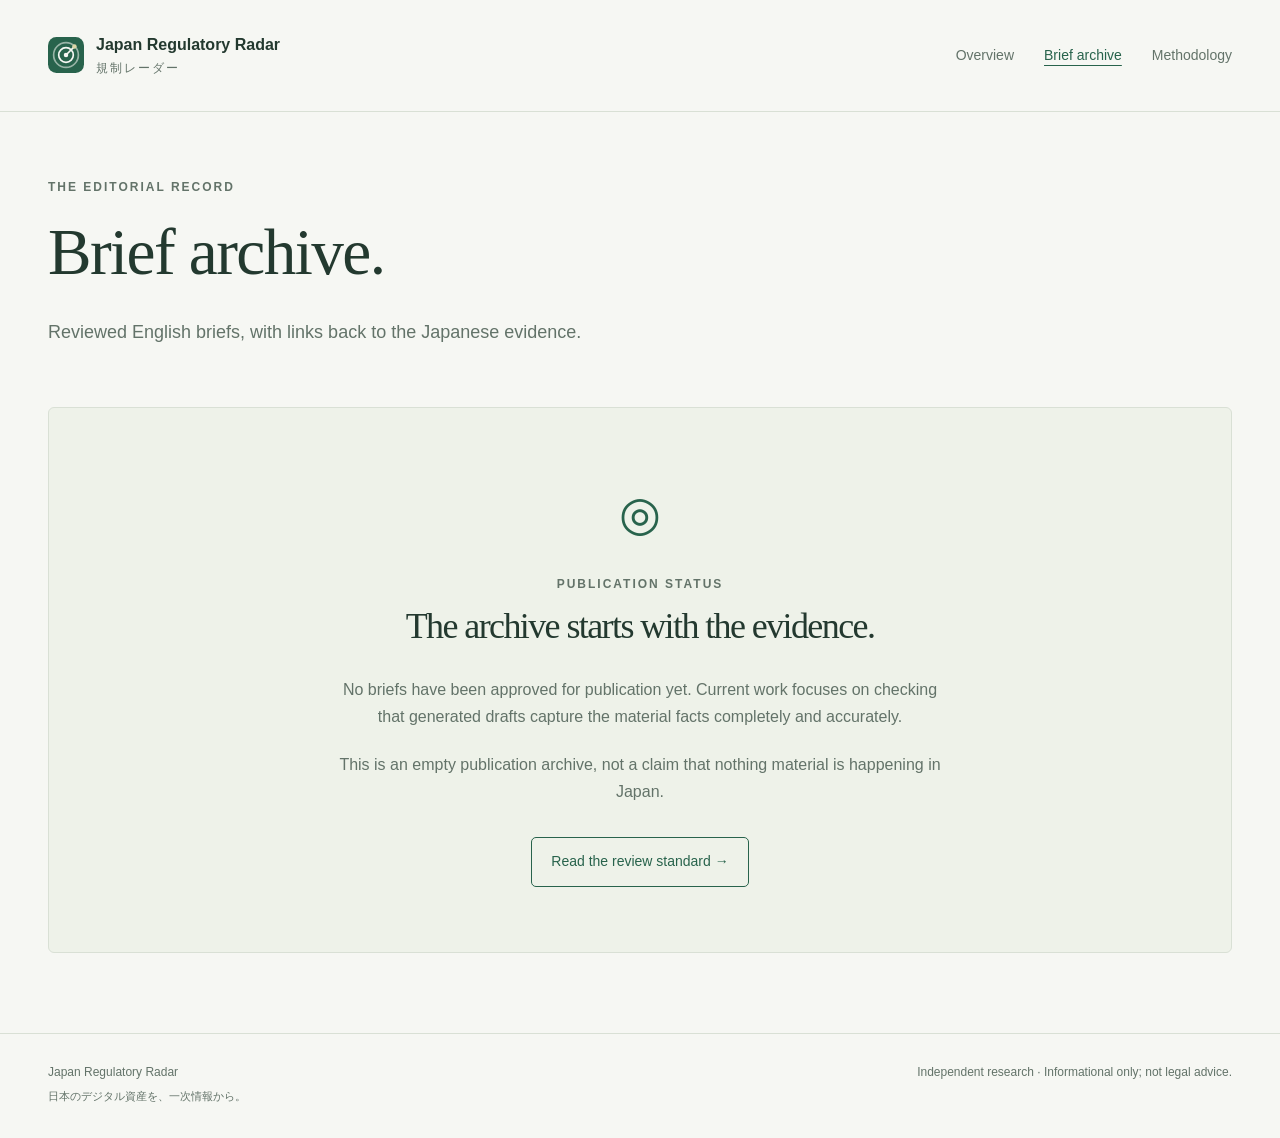
==== archive.html @ 0a7ec7ed "Publish Japan Regulatory Radar reading site" ====
<!doctype html>
<html lang="en">
<head>
<meta charset="utf-8"><meta name="viewport" content="width=device-width,initial-scale=1">
<meta name="description" content="Japanese-first research on digital-assets regulation and institutional market infrastructure. English briefs grounded in primary-source evidence.">
<meta name="theme-color" content="#28634c">
<title>Brief archive · Japan Regulatory Radar</title>
<link rel="icon" type="image/svg+xml" href="assets/favicon.svg">
<link rel="stylesheet" href="assets/site.css">
</head>
<body>
<a class="skip" href="#main">Skip to content</a>
<header><a class="brand" href="index.html"><img src="assets/favicon.svg" width="36" height="36" alt=""><span>Japan Regulatory Radar<small>規制レーダー</small></span></a><nav aria-label="Main navigation"><a href="index.html" >Overview</a><a href="archive.html" aria-current="page">Brief archive</a><a href="methodology.html" >Methodology</a></nav></header>
<main id="main">
<section class="page-intro"><p class="eyebrow">The editorial record</p><h1>Brief archive.</h1><p class="lede">Reviewed English briefs, with links back to the Japanese evidence.</p></section>
<section class="empty"><span class="empty-mark" aria-hidden="true">◎</span><p class="eyebrow">Publication status</p><h2>The archive starts with the evidence.</h2><p>No briefs have been approved for publication yet. Current work focuses on checking that generated drafts capture the material facts completely and accurately.</p><p>This is an empty publication archive, not a claim that nothing material is happening in Japan.</p><a class="button secondary" href="methodology.html#review">Read the review standard →</a></section>
</main>
<footer><span>Japan Regulatory Radar <span class="footer-jp" lang="ja">日本のデジタル資産を、一次情報から。</span></span><span>Independent research · Informational only; not legal advice.</span></footer>
</body></html>
---- assets/site.css ----
:root{--ink:#23392f;--muted:#637369;--green:#28634c;--paper:#f6f7f3;--line:#d9e0d5;--serif:Georgia,'Times New Roman',serif}*{box-sizing:border-box}html{scroll-behavior:smooth}body{margin:0;background:var(--paper);color:var(--ink);font:16px/1.7 -apple-system,BlinkMacSystemFont,'Segoe UI',sans-serif}a{color:var(--green);text-underline-offset:5px}a:focus-visible{outline:2px solid var(--green);outline-offset:6px}header,main,footer{max-width:1280px;margin:auto;padding-left:48px;padding-right:48px}header{display:flex;justify-content:space-between;align-items:center;min-height:112px;border-bottom:1px solid var(--line);gap:30px}.brand{display:flex;align-items:center;gap:12px;font-size:16px;font-weight:650;text-decoration:none;color:var(--ink);line-height:1.3}.brand small{display:block;font-size:12px;font-weight:400;letter-spacing:2px;margin-top:5px;color:var(--muted)}nav{display:flex;gap:30px}nav a{font-size:14px;text-decoration:none;color:var(--muted)}nav a[aria-current=page]{color:var(--green);text-decoration:underline}h1,h2,h3,p{margin-top:0}h1,h2{font-family:var(--serif);font-weight:400;letter-spacing:-1.6px;line-height:1.1}h1{font-size:clamp(42px,5.1vw,68px);margin:20px 0 28px}h1 em{color:var(--green);font-weight:400}h2{font-size:36px}h3{font-size:19px;font-weight:550;letter-spacing:-.4px}.eyebrow{font-size:12px;letter-spacing:2px;text-transform:uppercase;color:var(--muted);font-weight:550}.hero{display:grid;grid-template-columns:1.6fr 1fr;gap:75px;padding:75px 0 65px;align-items:center}.lede{font-size:18px;line-height:1.75;color:var(--muted);max-width:620px}.actions{display:flex;align-items:center;gap:25px;margin-top:32px;flex-wrap:wrap}.button{display:inline-flex;gap:25px;padding:12px 19px;border:1px solid var(--green);background:var(--green);color:#fff;text-decoration:none;border-radius:5px;font-size:14px}.button:hover{background:#1e513d}.text-link{font-size:14px;text-decoration:none}.text-link:hover{text-decoration:underline}.secondary{background:transparent;color:var(--green)}.secondary:hover{background:#e7eee3}.field-note{background:#e9eee3;padding:28px 32px;border:1px solid #dce3d4;border-radius:6px;transform:rotate(1deg)}.field-note>.eyebrow{display:flex;justify-content:space-between}.field-note h2{font-size:30px;letter-spacing:-1px;margin-top:25px}.field-note p:last-child{font-size:14px;color:var(--muted);margin:0}.radar{height:205px;position:relative;background:linear-gradient(90deg,transparent 49.7%,#cbd6c3 50%,transparent 50.3%),linear-gradient(transparent 49.7%,#cbd6c3 50%,transparent 50.3%);margin:20px 0}.radar:before,.radar:after,.radar span{content:'';position:absolute;top:50%;left:50%;border:1px solid #aabca1;border-radius:50%;transform:translate(-50%,-50%);width:190px;height:190px}.radar:after{width:126px;height:126px}.radar span{width:62px;height:62px}.radar i{position:absolute;top:50%;left:50%;width:90px;height:1px;background:var(--green);transform-origin:left;transform:rotate(-45deg)}.radar i:after{content:'';position:absolute;right:0;top:-4px;width:9px;height:9px;border-radius:50%;background:var(--green);box-shadow:0 0 0 5px #28634c15}.field-caption{display:flex;justify-content:space-between;font-size:10px;letter-spacing:1px;color:var(--muted);border-bottom:1px solid #cdd8c5;padding-bottom:14px}.publication-note{border-top:1px solid var(--line);border-bottom:1px solid var(--line);padding:24px 0;display:flex;align-items:baseline;gap:18px}.dot{width:7px;height:7px;background:#9f874a;border-radius:50%;flex-shrink:0}.publication-note strong{font-size:14px;font-weight:550}.publication-note p{font-size:14px;color:var(--muted);margin:4px 0 0;max-width:700px}.publication-note a{font-size:13px;white-space:nowrap;margin-left:auto}.coverage{padding:65px 0}.section-title h2{margin-bottom:35px}.columns{display:grid;grid-template-columns:repeat(3,1fr);gap:32px}.columns article{border-top:1px solid var(--line);padding-top:23px}.number{font-size:12px;color:var(--muted);letter-spacing:1.2px;display:block;margin-bottom:20px}.columns p{color:var(--muted);font-size:15px}.columns a{font-size:14px}.closing{background:#e9eee3;border-radius:6px;padding:48px;margin-bottom:65px}.closing h2{font-size:42px}.closing p:not(.eyebrow){max-width:640px;color:var(--muted)}footer{border-top:1px solid var(--line);padding-top:28px;padding-bottom:32px;display:flex;justify-content:space-between;gap:25px;font-size:12px;color:var(--muted)}.footer-jp{display:block;font-size:11px;margin-top:5px}.page-intro{padding:65px 0 40px}.page-intro>.text-link:first-child{display:block;margin-bottom:28px}.page-intro h1{max-width:920px}.empty{margin:0 0 80px;padding:65px 40px;text-align:center;border:1px solid var(--line);border-radius:6px;background:#eef2e9}.empty p:not(.eyebrow){max-width:620px;margin:0 auto 20px;color:var(--muted)}.empty-mark{font-size:48px;color:var(--green);display:block;margin-bottom:20px}.empty .button{margin-top:12px}.method-layout{display:grid;grid-template-columns:240px 1fr;gap:65px;margin-bottom:80px}.method-layout aside{border-top:1px solid var(--line);padding-top:24px}.method-layout nav{display:grid;gap:15px}.prose{max-width:760px;color:var(--ink)}.prose section{padding:30px 0;border-top:1px solid var(--line);scroll-margin-top:25px}.prose h2{font-size:32px}.prose p,.prose li{color:#56665c}.brief{margin-bottom:70px}.brief h2{margin-top:35px}.brief-title{font-size:clamp(36px,4vw,54px)}.citation blockquote{margin:15px 0;padding:15px 20px;background:#edf1e8;border-left:2px solid #94aa86;overflow-wrap:anywhere}.citation-meta{font-size:13px}.brief-list{margin-bottom:70px;max-width:850px}.brief-list article{padding:30px 0;border-top:1px solid var(--line)}.brief-list a{text-decoration:none}.brief-list a:hover{text-decoration:underline}.brief-list h2{font-size:30px}.skip{position:absolute;left:-9999px}.skip:focus{left:15px;top:15px;background:white;padding:10px;z-index:5}@media(max-width:900px){header,main,footer{padding-left:28px;padding-right:28px}.hero{gap:35px}.field-note{padding:24px}.actions{gap:18px}.method-layout{grid-template-columns:190px 1fr;gap:30px}nav{gap:20px}.publication-note{flex-wrap:wrap}.publication-note a{margin-left:25px}}@media(max-width:640px){header{padding-top:22px;padding-bottom:20px;align-items:flex-start;flex-direction:column;gap:22px}header,main,footer{padding-left:22px;padding-right:22px}.hero{grid-template-columns:1fr;padding-top:42px;gap:36px}.hero h1{font-size:48px}.field-note{transform:none;max-width:420px;width:100%;margin:auto}.radar{height:180px}.radar:before{width:165px;height:165px}.columns{grid-template-columns:1fr;gap:30px}.coverage{padding:45px 0}.closing{padding:30px 24px}.closing h2{font-size:34px}.method-layout{grid-template-columns:1fr;gap:20px}.method-layout aside{padding-bottom:15px}.empty{padding:36px 24px}.empty h2{font-size:32px}.page-intro{padding-top:42px}footer{flex-direction:column;gap:18px}.publication-note>div{flex:1;min-width:220px}.publication-note a{margin-left:25px}.lede{font-size:17px}}@media(prefers-reduced-motion:reduce){html{scroll-behavior:auto}}
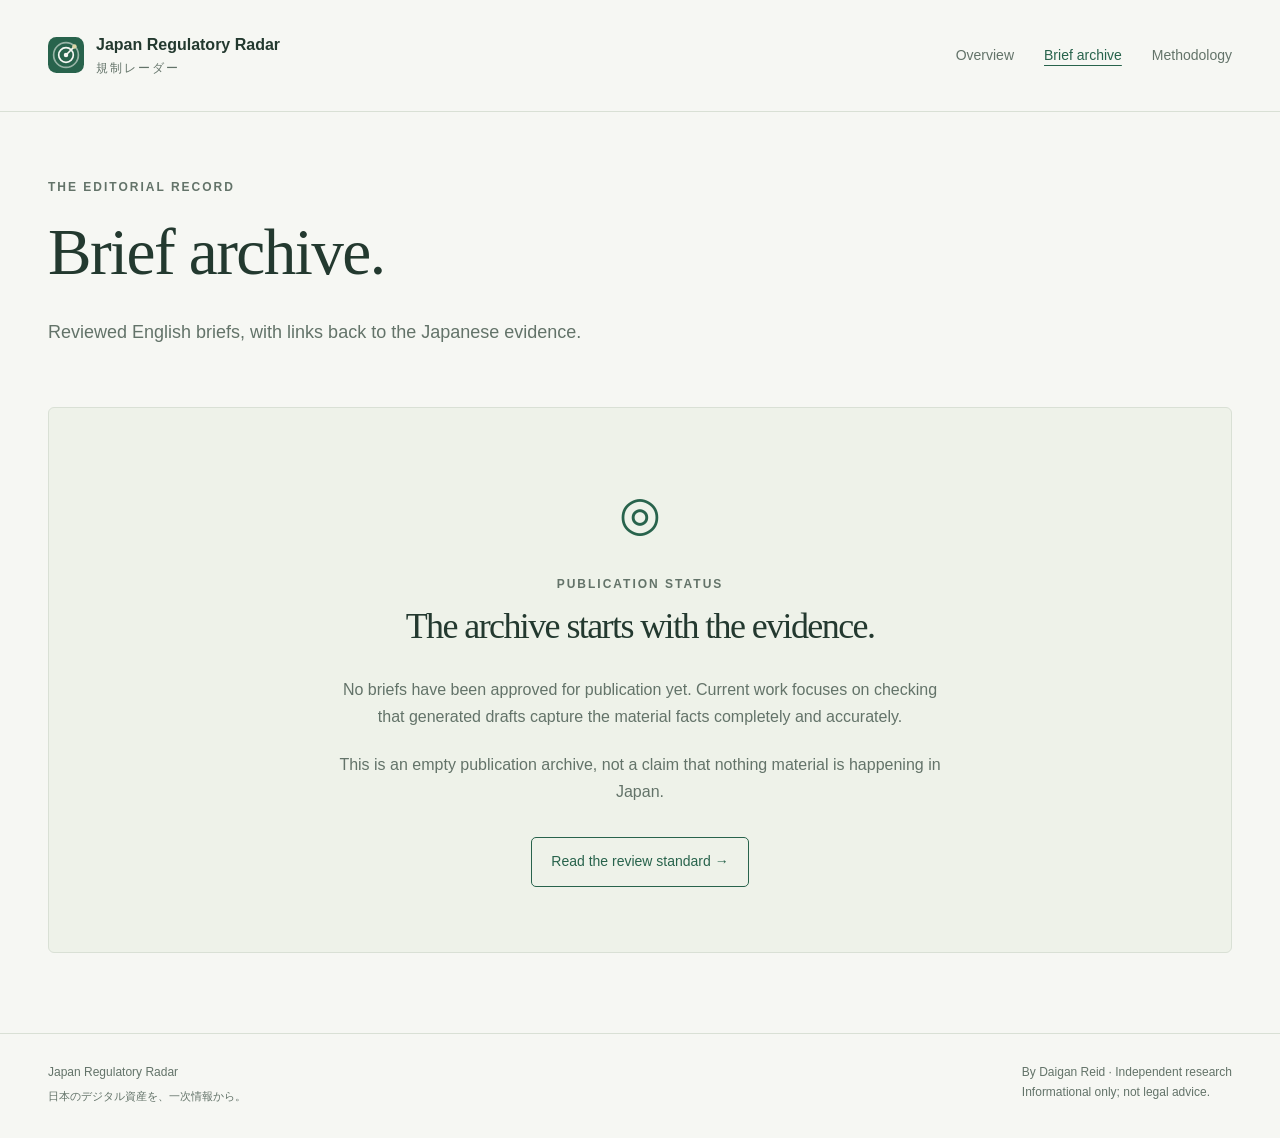
==== commit e92cce1e: "Clarify publication safeguards and research prototype status" ====
--- a/archive.html
+++ b/archive.html
@@ -15,5 +15,5 @@
 <section class="page-intro"><p class="eyebrow">The editorial record</p><h1>Brief archive.</h1><p class="lede">Reviewed English briefs, with links back to the Japanese evidence.</p></section>
 <section class="empty"><span class="empty-mark" aria-hidden="true">◎</span><p class="eyebrow">Publication status</p><h2>The archive starts with the evidence.</h2><p>No briefs have been approved for publication yet. Current work focuses on checking that generated drafts capture the material facts completely and accurately.</p><p>This is an empty publication archive, not a claim that nothing material is happening in Japan.</p><a class="button secondary" href="methodology.html#review">Read the review standard →</a></section>
 </main>
-<footer><span>Japan Regulatory Radar <span class="footer-jp" lang="ja">日本のデジタル資産を、一次情報から。</span></span><span>Independent research · Informational only; not legal advice.</span></footer>
+<footer><span>Japan Regulatory Radar <span class="footer-jp" lang="ja">日本のデジタル資産を、一次情報から。</span></span><span>By Daigan Reid · Independent research<br>Informational only; not legal advice.</span></footer>
 </body></html>
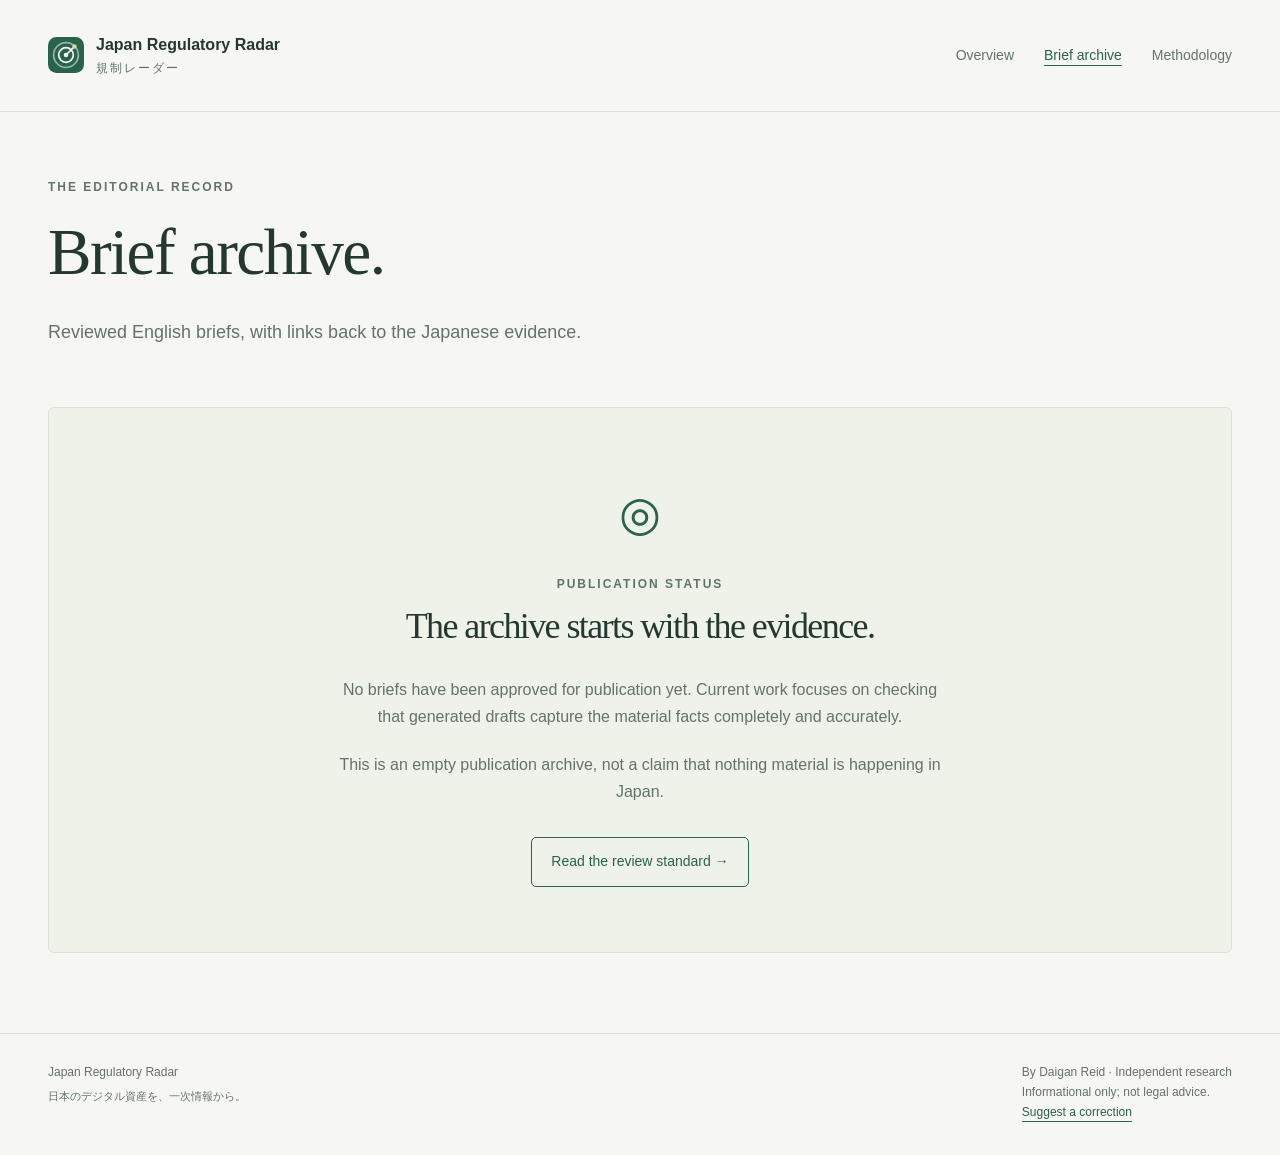
==== commit 6fa5a4d7: "Add a public correction route for readers" ====
--- a/archive.html
+++ b/archive.html
@@ -15,5 +15,5 @@
 <section class="page-intro"><p class="eyebrow">The editorial record</p><h1>Brief archive.</h1><p class="lede">Reviewed English briefs, with links back to the Japanese evidence.</p></section>
 <section class="empty"><span class="empty-mark" aria-hidden="true">◎</span><p class="eyebrow">Publication status</p><h2>The archive starts with the evidence.</h2><p>No briefs have been approved for publication yet. Current work focuses on checking that generated drafts capture the material facts completely and accurately.</p><p>This is an empty publication archive, not a claim that nothing material is happening in Japan.</p><a class="button secondary" href="methodology.html#review">Read the review standard →</a></section>
 </main>
-<footer><span>Japan Regulatory Radar <span class="footer-jp" lang="ja">日本のデジタル資産を、一次情報から。</span></span><span>By Daigan Reid · Independent research<br>Informational only; not legal advice.</span></footer>
+<footer><span>Japan Regulatory Radar <span class="footer-jp" lang="ja">日本のデジタル資産を、一次情報から。</span></span><span>By Daigan Reid · Independent research<br>Informational only; not legal advice.<br><a href="https://github.com/daignrd/japan-regulatory-radar-site/issues/new" rel="noreferrer">Suggest a correction</a></span></footer>
 </body></html>
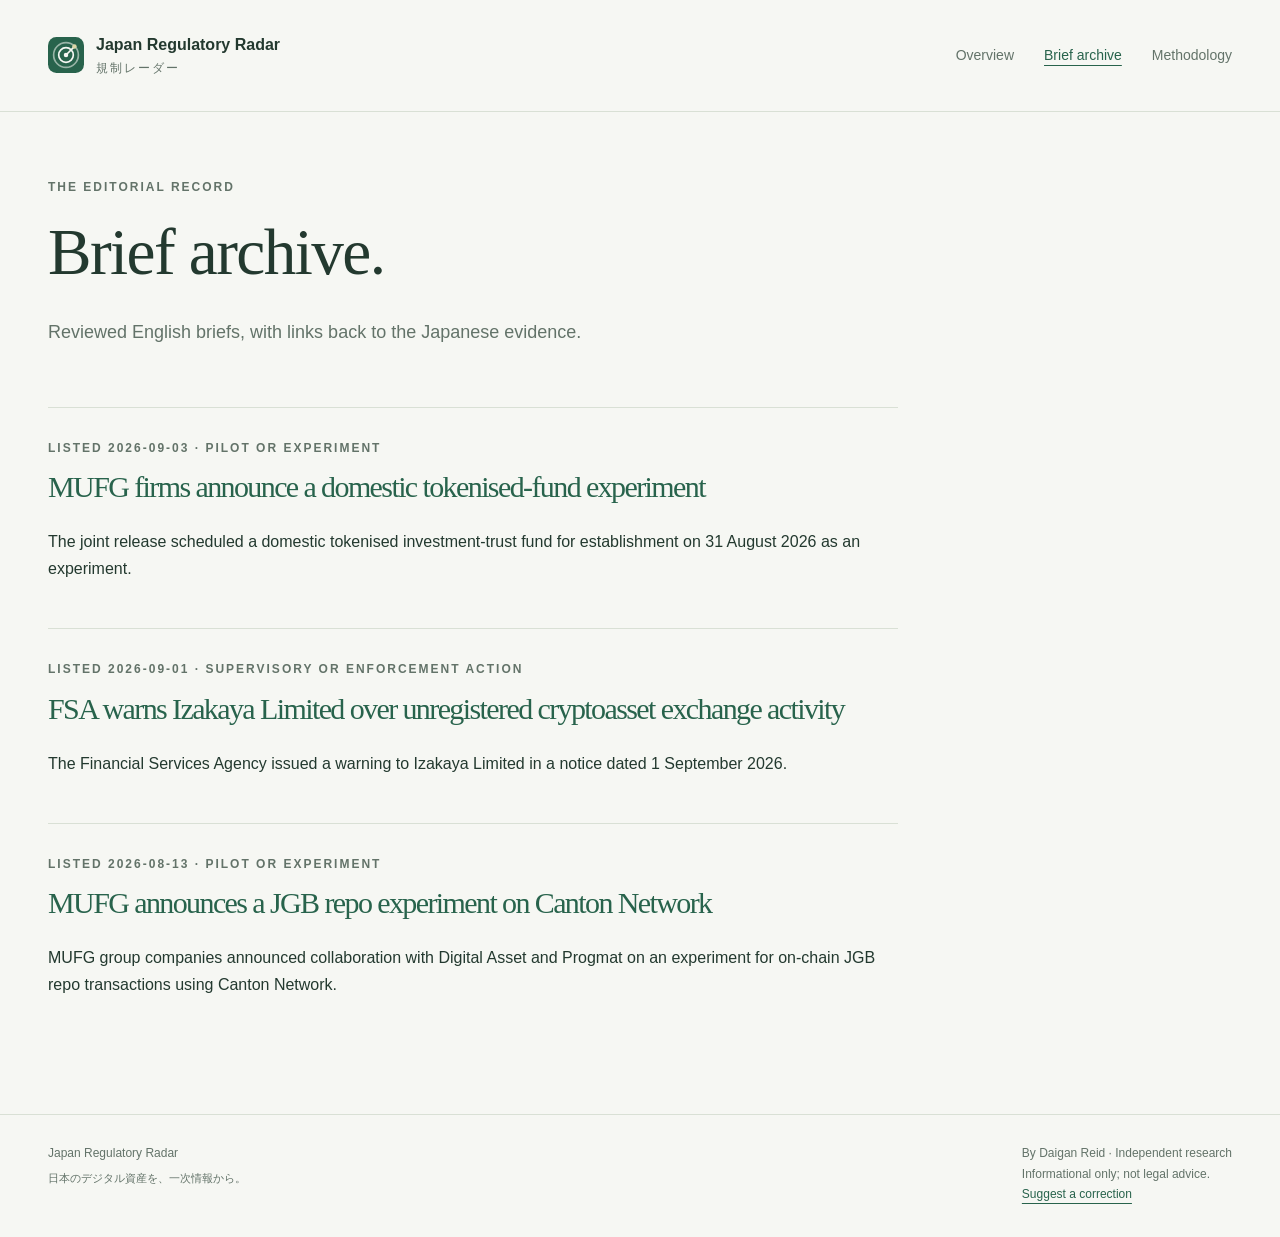
==== commit 5b0fd0b6: "feat(issue-1): publish first issue with 3 reviewed digital asset briefs" ====
--- a/archive.html
+++ b/archive.html
@@ -13,7 +13,7 @@
 <header><a class="brand" href="index.html"><img src="assets/favicon.svg" width="36" height="36" alt=""><span>Japan Regulatory Radar<small>規制レーダー</small></span></a><nav aria-label="Main navigation"><a href="index.html" >Overview</a><a href="archive.html" aria-current="page">Brief archive</a><a href="methodology.html" >Methodology</a></nav></header>
 <main id="main">
 <section class="page-intro"><p class="eyebrow">The editorial record</p><h1>Brief archive.</h1><p class="lede">Reviewed English briefs, with links back to the Japanese evidence.</p></section>
-<section class="empty"><span class="empty-mark" aria-hidden="true">◎</span><p class="eyebrow">Publication status</p><h2>The archive starts with the evidence.</h2><p>No briefs have been approved for publication yet. Current work focuses on checking that generated drafts capture the material facts completely and accurately.</p><p>This is an empty publication archive, not a claim that nothing material is happening in Japan.</p><a class="button secondary" href="methodology.html#review">Read the review standard →</a></section>
+<div class="brief-list"><article><p class="eyebrow">Listed <time datetime="2026-09-03">2026-09-03</time> · pilot or experiment</p><h2><a href="briefs/4cf32882f47d763328ef.html">MUFG firms announce a domestic tokenised-fund experiment</a></h2><p>The joint release scheduled a domestic tokenised investment-trust fund for establishment on 31 August 2026 as an experiment.</p></article><article><p class="eyebrow">Listed <time datetime="2026-09-01">2026-09-01</time> · supervisory or enforcement action</p><h2><a href="briefs/2587db9b5eb50061c0d2.html">FSA warns Izakaya Limited over unregistered cryptoasset exchange activity</a></h2><p>The Financial Services Agency issued a warning to Izakaya Limited in a notice dated 1 September 2026.</p></article><article><p class="eyebrow">Listed <time datetime="2026-08-13">2026-08-13</time> · pilot or experiment</p><h2><a href="briefs/12789b319290f7abd113.html">MUFG announces a JGB repo experiment on Canton Network</a></h2><p>MUFG group companies announced collaboration with Digital Asset and Progmat on an experiment for on-chain JGB repo transactions using Canton Network.</p></article></div>
 </main>
 <footer><span>Japan Regulatory Radar <span class="footer-jp" lang="ja">日本のデジタル資産を、一次情報から。</span></span><span>By Daigan Reid · Independent research<br>Informational only; not legal advice.<br><a href="https://github.com/daignrd/japan-regulatory-radar-site/issues/new" rel="noreferrer">Suggest a correction</a></span></footer>
 </body></html>
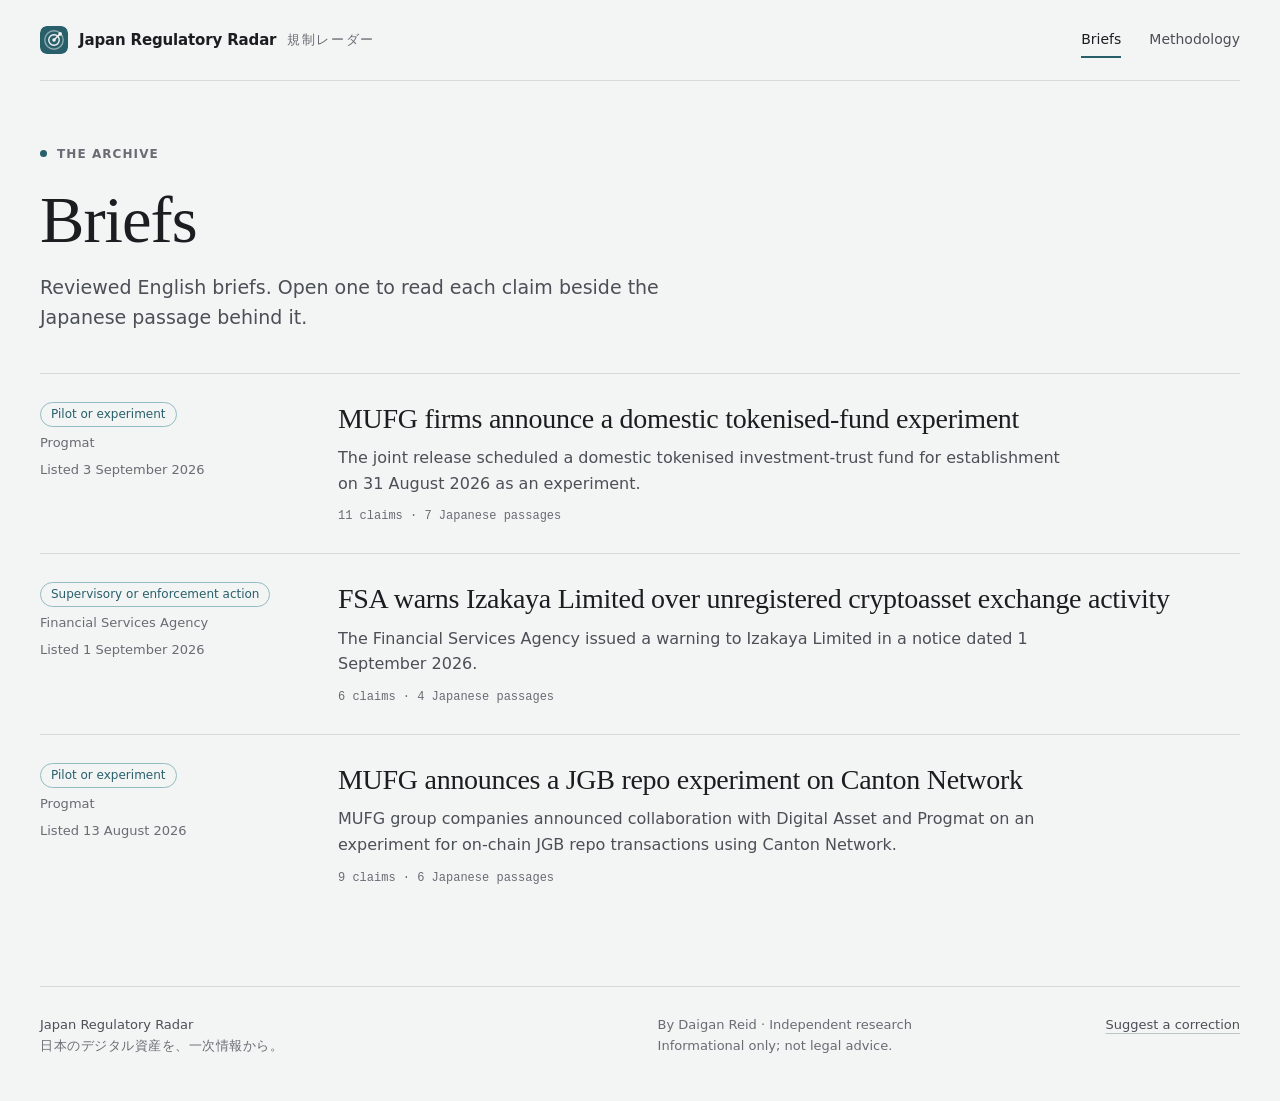
==== commit a49893fc: "Redesign the reading site around claim-to-source evidence Brief pages now set each English claim bes" ====
--- a/archive.html
+++ b/archive.html
@@ -2,18 +2,56 @@
 <html lang="en">
 <head>
 <meta charset="utf-8"><meta name="viewport" content="width=device-width,initial-scale=1">
-<meta name="description" content="Japanese-first research on digital-assets regulation and institutional market infrastructure. English briefs grounded in primary-source evidence.">
-<meta name="theme-color" content="#28634c">
-<title>Brief archive · Japan Regulatory Radar</title>
+<meta name="description" content="English briefs on Japanese digital-asset regulation and market infrastructure. Every claim is paired with the Japanese passage behind it, and a person approves each brief before it is published.">
+<meta name="color-scheme" content="light dark">
+<meta name="theme-color" content="#f3f5f4" media="(prefers-color-scheme: light)">
+<meta name="theme-color" content="#111516" media="(prefers-color-scheme: dark)">
+<title>Briefs · Japan Regulatory Radar</title>
 <link rel="icon" type="image/svg+xml" href="assets/favicon.svg">
 <link rel="stylesheet" href="assets/site.css">
+<script src="assets/site.js" defer></script>
 </head>
-<body>
+<body class="page-archive">
 <a class="skip" href="#main">Skip to content</a>
-<header><a class="brand" href="index.html"><img src="assets/favicon.svg" width="36" height="36" alt=""><span>Japan Regulatory Radar<small>規制レーダー</small></span></a><nav aria-label="Main navigation"><a href="index.html" >Overview</a><a href="archive.html" aria-current="page">Brief archive</a><a href="methodology.html" >Methodology</a></nav></header>
+<header class="masthead">
+<a class="brand" href="index.html"><img src="assets/favicon.svg" width="28" height="28" alt=""><span class="brand-name">Japan Regulatory Radar</span><span class="brand-ja" lang="ja">規制レーダー</span></a>
+<nav aria-label="Main navigation"><a href="archive.html" aria-current="page">Briefs</a><a href="methodology.html">Methodology</a></nav>
+</header>
 <main id="main">
-<section class="page-intro"><p class="eyebrow">The editorial record</p><h1>Brief archive.</h1><p class="lede">Reviewed English briefs, with links back to the Japanese evidence.</p></section>
-<div class="brief-list"><article><p class="eyebrow">Listed <time datetime="2026-09-03">2026-09-03</time> · pilot or experiment</p><h2><a href="briefs/4cf32882f47d763328ef.html">MUFG firms announce a domestic tokenised-fund experiment</a></h2><p>The joint release scheduled a domestic tokenised investment-trust fund for establishment on 31 August 2026 as an experiment.</p></article><article><p class="eyebrow">Listed <time datetime="2026-09-01">2026-09-01</time> · supervisory or enforcement action</p><h2><a href="briefs/2587db9b5eb50061c0d2.html">FSA warns Izakaya Limited over unregistered cryptoasset exchange activity</a></h2><p>The Financial Services Agency issued a warning to Izakaya Limited in a notice dated 1 September 2026.</p></article><article><p class="eyebrow">Listed <time datetime="2026-08-13">2026-08-13</time> · pilot or experiment</p><h2><a href="briefs/12789b319290f7abd113.html">MUFG announces a JGB repo experiment on Canton Network</a></h2><p>MUFG group companies announced collaboration with Digital Asset and Progmat on an experiment for on-chain JGB repo transactions using Canton Network.</p></article></div>
+<section class="page-head"><p class="kicker">The archive</p><h1>Briefs</h1><p class="lede">Reviewed English briefs. Open one to read each claim beside the Japanese passage behind it.</p></section>
+<div class="brief-rows">
+<article class="brief-row">
+<p class="row-meta"><span class="status">Pilot or experiment</span><span>Progmat</span><span>Listed <time datetime="2026-09-03">3 September 2026</time></span></p>
+<div class="row-body">
+<h2><a href="briefs/4cf32882f47d763328ef.html">MUFG firms announce a domestic tokenised-fund experiment</a></h2>
+<p>The joint release scheduled a domestic tokenised investment-trust fund for establishment on 31 August 2026 as an experiment.</p>
+<p class="row-count">11 claims · 7 Japanese passages</p>
+</div>
+</article>
+
+<article class="brief-row">
+<p class="row-meta"><span class="status">Supervisory or enforcement action</span><span>Financial Services Agency</span><span>Listed <time datetime="2026-09-01">1 September 2026</time></span></p>
+<div class="row-body">
+<h2><a href="briefs/2587db9b5eb50061c0d2.html">FSA warns Izakaya Limited over unregistered cryptoasset exchange activity</a></h2>
+<p>The Financial Services Agency issued a warning to Izakaya Limited in a notice dated 1 September 2026.</p>
+<p class="row-count">6 claims · 4 Japanese passages</p>
+</div>
+</article>
+
+<article class="brief-row">
+<p class="row-meta"><span class="status">Pilot or experiment</span><span>Progmat</span><span>Listed <time datetime="2026-08-13">13 August 2026</time></span></p>
+<div class="row-body">
+<h2><a href="briefs/12789b319290f7abd113.html">MUFG announces a JGB repo experiment on Canton Network</a></h2>
+<p>MUFG group companies announced collaboration with Digital Asset and Progmat on an experiment for on-chain JGB repo transactions using Canton Network.</p>
+<p class="row-count">9 claims · 6 Japanese passages</p>
+</div>
+</article>
+</div>
+
 </main>
-<footer><span>Japan Regulatory Radar <span class="footer-jp" lang="ja">日本のデジタル資産を、一次情報から。</span></span><span>By Daigan Reid · Independent research<br>Informational only; not legal advice.<br><a href="https://github.com/daignrd/japan-regulatory-radar-site/issues/new" rel="noreferrer">Suggest a correction</a></span></footer>
+<footer class="colophon">
+<p class="colophon-name">Japan Regulatory Radar <span lang="ja">日本のデジタル資産を、一次情報から。</span></p>
+<p>By Daigan Reid · Independent research<br>Informational only; not legal advice.</p>
+<p><a href="https://github.com/daignrd/japan-regulatory-radar-site/issues/new" rel="noreferrer">Suggest a correction</a></p>
+</footer>
 </body></html>
--- a/assets/site.css
+++ b/assets/site.css
@@ -1 +1,477 @@
-:root{--ink:#23392f;--muted:#637369;--green:#28634c;--paper:#f6f7f3;--line:#d9e0d5;--serif:Georgia,'Times New Roman',serif}*{box-sizing:border-box}html{scroll-behavior:smooth}body{margin:0;background:var(--paper);color:var(--ink);font:16px/1.7 -apple-system,BlinkMacSystemFont,'Segoe UI',sans-serif}a{color:var(--green);text-underline-offset:5px}a:focus-visible{outline:2px solid var(--green);outline-offset:6px}header,main,footer{max-width:1280px;margin:auto;padding-left:48px;padding-right:48px}header{display:flex;justify-content:space-between;align-items:center;min-height:112px;border-bottom:1px solid var(--line);gap:30px}.brand{display:flex;align-items:center;gap:12px;font-size:16px;font-weight:650;text-decoration:none;color:var(--ink);line-height:1.3}.brand small{display:block;font-size:12px;font-weight:400;letter-spacing:2px;margin-top:5px;color:var(--muted)}nav{display:flex;gap:30px}nav a{font-size:14px;text-decoration:none;color:var(--muted)}nav a[aria-current=page]{color:var(--green);text-decoration:underline}h1,h2,h3,p{margin-top:0}h1,h2{font-family:var(--serif);font-weight:400;letter-spacing:-1.6px;line-height:1.1}h1{font-size:clamp(42px,5.1vw,68px);margin:20px 0 28px}h1 em{color:var(--green);font-weight:400}h2{font-size:36px}h3{font-size:19px;font-weight:550;letter-spacing:-.4px}.eyebrow{font-size:12px;letter-spacing:2px;text-transform:uppercase;color:var(--muted);font-weight:550}.hero{display:grid;grid-template-columns:1.6fr 1fr;gap:75px;padding:75px 0 65px;align-items:center}.lede{font-size:18px;line-height:1.75;color:var(--muted);max-width:620px}.actions{display:flex;align-items:center;gap:25px;margin-top:32px;flex-wrap:wrap}.button{display:inline-flex;gap:25px;padding:12px 19px;border:1px solid var(--green);background:var(--green);color:#fff;text-decoration:none;border-radius:5px;font-size:14px}.button:hover{background:#1e513d}.text-link{font-size:14px;text-decoration:none}.text-link:hover{text-decoration:underline}.secondary{background:transparent;color:var(--green)}.secondary:hover{background:#e7eee3}.field-note{background:#e9eee3;padding:28px 32px;border:1px solid #dce3d4;border-radius:6px;transform:rotate(1deg)}.field-note>.eyebrow{display:flex;justify-content:space-between}.field-note h2{font-size:30px;letter-spacing:-1px;margin-top:25px}.field-note p:last-child{font-size:14px;color:var(--muted);margin:0}.radar{height:205px;position:relative;background:linear-gradient(90deg,transparent 49.7%,#cbd6c3 50%,transparent 50.3%),linear-gradient(transparent 49.7%,#cbd6c3 50%,transparent 50.3%);margin:20px 0}.radar:before,.radar:after,.radar span{content:'';position:absolute;top:50%;left:50%;border:1px solid #aabca1;border-radius:50%;transform:translate(-50%,-50%);width:190px;height:190px}.radar:after{width:126px;height:126px}.radar span{width:62px;height:62px}.radar i{position:absolute;top:50%;left:50%;width:90px;height:1px;background:var(--green);transform-origin:left;transform:rotate(-45deg)}.radar i:after{content:'';position:absolute;right:0;top:-4px;width:9px;height:9px;border-radius:50%;background:var(--green);box-shadow:0 0 0 5px #28634c15}.field-caption{display:flex;justify-content:space-between;font-size:10px;letter-spacing:1px;color:var(--muted);border-bottom:1px solid #cdd8c5;padding-bottom:14px}.publication-note{border-top:1px solid var(--line);border-bottom:1px solid var(--line);padding:24px 0;display:flex;align-items:baseline;gap:18px}.dot{width:7px;height:7px;background:#9f874a;border-radius:50%;flex-shrink:0}.publication-note strong{font-size:14px;font-weight:550}.publication-note p{font-size:14px;color:var(--muted);margin:4px 0 0;max-width:700px}.publication-note a{font-size:13px;white-space:nowrap;margin-left:auto}.coverage{padding:65px 0}.section-title h2{margin-bottom:35px}.columns{display:grid;grid-template-columns:repeat(3,1fr);gap:32px}.columns article{border-top:1px solid var(--line);padding-top:23px}.number{font-size:12px;color:var(--muted);letter-spacing:1.2px;display:block;margin-bottom:20px}.columns p{color:var(--muted);font-size:15px}.columns a{font-size:14px}.closing{background:#e9eee3;border-radius:6px;padding:48px;margin-bottom:65px}.closing h2{font-size:42px}.closing p:not(.eyebrow){max-width:640px;color:var(--muted)}footer{border-top:1px solid var(--line);padding-top:28px;padding-bottom:32px;display:flex;justify-content:space-between;gap:25px;font-size:12px;color:var(--muted)}.footer-jp{display:block;font-size:11px;margin-top:5px}.page-intro{padding:65px 0 40px}.page-intro>.text-link:first-child{display:block;margin-bottom:28px}.page-intro h1{max-width:920px}.empty{margin:0 0 80px;padding:65px 40px;text-align:center;border:1px solid var(--line);border-radius:6px;background:#eef2e9}.empty p:not(.eyebrow){max-width:620px;margin:0 auto 20px;color:var(--muted)}.empty-mark{font-size:48px;color:var(--green);display:block;margin-bottom:20px}.empty .button{margin-top:12px}.method-layout{display:grid;grid-template-columns:240px 1fr;gap:65px;margin-bottom:80px}.method-layout aside{border-top:1px solid var(--line);padding-top:24px}.method-layout nav{display:grid;gap:15px}.prose{max-width:760px;color:var(--ink)}.prose section{padding:30px 0;border-top:1px solid var(--line);scroll-margin-top:25px}.prose h2{font-size:32px}.prose p,.prose li{color:#56665c}.brief{margin-bottom:70px}.brief h2{margin-top:35px}.brief-title{font-size:clamp(36px,4vw,54px)}.citation blockquote{margin:15px 0;padding:15px 20px;background:#edf1e8;border-left:2px solid #94aa86;overflow-wrap:anywhere}.citation-meta{font-size:13px}.brief-list{margin-bottom:70px;max-width:850px}.brief-list article{padding:30px 0;border-top:1px solid var(--line)}.brief-list a{text-decoration:none}.brief-list a:hover{text-decoration:underline}.brief-list h2{font-size:30px}.skip{position:absolute;left:-9999px}.skip:focus{left:15px;top:15px;background:white;padding:10px;z-index:5}@media(max-width:900px){header,main,footer{padding-left:28px;padding-right:28px}.hero{gap:35px}.field-note{padding:24px}.actions{gap:18px}.method-layout{grid-template-columns:190px 1fr;gap:30px}nav{gap:20px}.publication-note{flex-wrap:wrap}.publication-note a{margin-left:25px}}@media(max-width:640px){header{padding-top:22px;padding-bottom:20px;align-items:flex-start;flex-direction:column;gap:22px}header,main,footer{padding-left:22px;padding-right:22px}.hero{grid-template-columns:1fr;padding-top:42px;gap:36px}.hero h1{font-size:48px}.field-note{transform:none;max-width:420px;width:100%;margin:auto}.radar{height:180px}.radar:before{width:165px;height:165px}.columns{grid-template-columns:1fr;gap:30px}.coverage{padding:45px 0}.closing{padding:30px 24px}.closing h2{font-size:34px}.method-layout{grid-template-columns:1fr;gap:20px}.method-layout aside{padding-bottom:15px}.empty{padding:36px 24px}.empty h2{font-size:32px}.page-intro{padding-top:42px}footer{flex-direction:column;gap:18px}.publication-note>div{flex:1;min-width:220px}.publication-note a{margin-left:25px}.lede{font-size:17px}}@media(prefers-reduced-motion:reduce){html{scroll-behavior:auto}}
+/* Japan Regulatory Radar, public reading site.
+   Paper, ink and one deep teal accent for everything that links a claim to its source. */
+:root {
+  --paper: #f3f5f4;
+  --paper-2: #e8ecea;
+  --card: #f9fbfa;
+  --ink: #1c1d20;
+  --ink-2: #4b4f56;
+  --ink-3: #686c73;
+  --rule: #d4dbd8;
+  --rule-2: #bcc6c2;
+  --accent: #285f6b;
+  --accent-wash: #dce9eb;
+  --accent-line: #95bbc2;
+  --shadow: 0 1px 0 rgba(28, 29, 32, 0.04), 0 24px 48px -28px rgba(28, 29, 32, 0.28);
+  --serif: "Iowan Old Style", "Charter", "Sitka Text", Cambria, Georgia, serif;
+  --sans: -apple-system, BlinkMacSystemFont, "Segoe UI", system-ui, "Hiragino Sans", "Yu Gothic UI", sans-serif;
+  --mincho: "Hiragino Mincho ProN", "Yu Mincho", YuMincho, "Noto Serif JP", "BIZ UDPMincho", serif;
+  --mono: ui-monospace, "SF Mono", Menlo, Consolas, monospace;
+  --ease: cubic-bezier(0.23, 1, 0.32, 1);
+  color-scheme: light dark;
+}
+@media (prefers-color-scheme: dark) {
+  :root {
+    --paper: #111516;
+    --paper-2: #181d1e;
+    --card: #1c2223;
+    --ink: #ecebe6;
+    --ink-2: #bebcb5;
+    --ink-3: #9a988f;
+    --rule: #2a3133;
+    --rule-2: #40494b;
+    --accent: #86c5d1;
+    --accent-wash: #18292d;
+    --accent-line: #2f5962;
+    --shadow: 0 24px 48px -28px rgba(0, 0, 0, 0.7);
+  }
+}
+
+* { box-sizing: border-box; }
+html { scroll-behavior: smooth; -webkit-text-size-adjust: 100%; }
+body {
+  margin: 0;
+  background: var(--paper);
+  color: var(--ink);
+  font: 400 16px/1.6 var(--sans);
+  -webkit-font-smoothing: antialiased;
+}
+h1, h2, h3, p, ol, ul, blockquote, figure { margin: 0; }
+ol, ul { padding: 0; list-style: none; }
+a { color: inherit; text-decoration-color: var(--rule-2); text-underline-offset: 4px; }
+a:hover { text-decoration-color: var(--accent); }
+:focus-visible { outline: 2px solid var(--accent); outline-offset: 3px; border-radius: 2px; }
+::selection { background: var(--accent); color: var(--paper); }
+:lang(ja) { font-family: var(--mincho); letter-spacing: 0.04em; line-break: strict; }
+time { font-variant-numeric: tabular-nums; }
+
+.masthead, main, .colophon {
+  width: min(100% - 80px, 1200px);
+  margin-inline: auto;
+}
+
+/* Masthead */
+.masthead {
+  display: flex;
+  align-items: center;
+  justify-content: space-between;
+  gap: 24px;
+  padding: 22px 0;
+  border-bottom: 1px solid var(--rule);
+}
+.brand {
+  display: inline-flex;
+  align-items: center;
+  gap: 11px;
+  text-decoration: none;
+  line-height: 1.2;
+}
+.brand img { border-radius: 7px; }
+.brand-name { font-size: 15px; font-weight: 600; letter-spacing: -0.01em; }
+.brand-ja { font-size: 13px; color: var(--ink-3); letter-spacing: 0.12em; }
+.masthead nav { display: flex; gap: 28px; font-size: 14px; }
+.masthead nav a { color: var(--ink-2); text-decoration: none; padding: 6px 0; border-bottom: 2px solid transparent; }
+.masthead nav a:hover { color: var(--ink); }
+.masthead nav a[aria-current="page"] { color: var(--ink); border-bottom-color: var(--accent); }
+
+/* Shared type */
+.kicker {
+  font-size: 12px;
+  font-weight: 600;
+  letter-spacing: 0.09em;
+  text-transform: uppercase;
+  color: var(--ink-3);
+}
+.kicker::before {
+  content: "";
+  display: inline-block;
+  margin-right: 10px;
+  vertical-align: 1px;
+  width: 7px;
+  height: 7px;
+  border-radius: 50%;
+  background: var(--accent);
+}
+.kicker [lang="ja"] { margin-left: 6px; text-transform: none; font-weight: 400; letter-spacing: 0.12em; }
+h1, h2 { font-family: var(--serif); font-weight: 400; letter-spacing: -0.015em; }
+h1 { font-size: clamp(40px, 5.2vw, 70px); line-height: 1.04; text-wrap: balance; }
+h1 em { font-style: italic; color: var(--accent); }
+h2 { font-size: clamp(26px, 2.6vw, 32px); line-height: 1.15; }
+h3 { font-size: 18px; line-height: 1.35; font-weight: 600; letter-spacing: -0.01em; }
+.lede { font-size: 19px; line-height: 1.6; color: var(--ink-2); max-width: 36em; text-wrap: pretty; }
+.fine { font-size: 13px; line-height: 1.55; color: var(--ink-3); }
+.text-link { font-size: 15px; font-weight: 500; color: var(--ink); text-decoration-color: var(--accent-line); }
+.button {
+  display: inline-flex;
+  align-items: center;
+  min-height: 44px;
+  padding: 0 20px;
+  border-radius: 999px;
+  background: var(--ink);
+  color: var(--paper);
+  font-size: 15px;
+  font-weight: 500;
+  text-decoration: none;
+  transition: transform 0.16s var(--ease), background-color 0.2s;
+}
+.button:hover { background: var(--accent); }
+.button:active { transform: scale(0.97); }
+.button.secondary { background: transparent; color: var(--ink); box-shadow: inset 0 0 0 1px var(--rule-2); }
+.button.secondary:hover { box-shadow: inset 0 0 0 1px var(--accent); }
+
+.section-head {
+  display: flex;
+  align-items: baseline;
+  justify-content: space-between;
+  gap: 24px;
+  margin-bottom: 8px;
+}
+
+/* Homepage */
+.hero {
+  display: grid;
+  grid-template-columns: minmax(0, 1.15fr) minmax(0, 1fr);
+  gap: 72px;
+  align-items: center;
+  padding: 80px 0 88px;
+}
+.hero h1 { margin: 22px 0 24px; }
+.actions { display: flex; flex-wrap: wrap; align-items: center; gap: 14px 28px; margin-top: 32px; }
+
+.slip {
+  position: relative;
+  padding: 26px 28px 24px;
+  background: var(--card);
+  border: 1px solid var(--rule);
+  border-radius: 6px;
+  box-shadow: var(--shadow);
+}
+.slip::before {
+  content: "";
+  position: absolute;
+  top: -1px;
+  left: 28px;
+  width: 44px;
+  height: 3px;
+  background: var(--accent);
+}
+.slip-head {
+  display: flex;
+  justify-content: space-between;
+  gap: 16px;
+  font-size: 12px;
+  font-weight: 600;
+  letter-spacing: 0.09em;
+  text-transform: uppercase;
+  color: var(--ink-3);
+}
+.locator {
+  font: 500 12px/1.4 var(--mono);
+  letter-spacing: 0;
+  text-transform: none;
+  color: var(--ink-3);
+}
+.slip-en { margin-top: 18px; font: 400 23px/1.35 var(--serif); letter-spacing: -0.01em; }
+.slip-rule {
+  display: flex;
+  align-items: center;
+  gap: 12px;
+  margin: 22px 0 16px;
+  font-size: 12px;
+  color: var(--accent);
+}
+.slip-rule::after { content: ""; flex: 1; height: 1px; background: var(--rule); }
+.slip-ja { font-size: 20px; line-height: 1.85; }
+.slip-link {
+  display: block;
+  margin-top: 22px;
+  padding-top: 16px;
+  border-top: 1px solid var(--rule);
+  font-size: 14px;
+  color: var(--ink-2);
+  text-decoration: none;
+}
+.slip-link:hover { color: var(--ink); }
+
+.latest, .standard, .sources { padding: 40px 0 56px; border-top: 1px solid var(--rule); }
+
+.brief-rows { margin-bottom: 8px; }
+.brief-row {
+  display: grid;
+  grid-template-columns: 250px minmax(0, 1fr);
+  gap: 12px 48px;
+  padding: 28px 0;
+  border-top: 1px solid var(--rule);
+}
+.latest .brief-row:first-child, .page-archive .brief-row:first-child { border-top: 0; }
+.row-meta {
+  display: flex;
+  flex-direction: column;
+  align-items: flex-start;
+  gap: 6px;
+  font-size: 13px;
+  color: var(--ink-3);
+}
+.status {
+  display: inline-block;
+  padding: 2px 10px;
+  border: 1px solid var(--accent-line);
+  border-radius: 999px;
+  color: var(--accent);
+  font-size: 12px;
+  font-weight: 500;
+}
+.row-body h2, .row-body h3 { font: 400 clamp(23px, 2.2vw, 28px)/1.2 var(--serif); letter-spacing: -0.01em; }
+.row-body h2 a, .row-body h3 a { text-decoration: none; }
+.row-body h2 a:hover, .row-body h3 a:hover { text-decoration: underline; text-decoration-color: var(--accent); }
+.row-body > p { margin-top: 10px; max-width: 46em; color: var(--ink-2); }
+.row-body > .row-count { margin-top: 12px; font: 500 12px/1.4 var(--mono); color: var(--ink-3); }
+
+.standard ol { display: grid; grid-template-columns: repeat(3, minmax(0, 1fr)); gap: 40px; margin-top: 28px; }
+.standard .step { display: block; font: 500 12px/1 var(--mono); color: var(--accent); margin-bottom: 14px; }
+.standard h3 { font: 400 22px/1.25 var(--serif); letter-spacing: -0.01em; }
+.standard p { margin-top: 10px; font-size: 15px; color: var(--ink-2); }
+
+.sources ul { display: grid; grid-template-columns: repeat(3, minmax(0, 1fr)); gap: 24px; margin: 24px 0 20px; }
+.sources a {
+  display: flex;
+  flex-direction: column;
+  gap: 4px;
+  height: 100%;
+  padding: 20px 22px;
+  border: 1px solid var(--rule);
+  border-radius: 6px;
+  text-decoration: none;
+  transition: border-color 0.2s;
+}
+.sources a:hover { border-color: var(--accent-line); }
+.source-ja { font: 400 22px/1.3 var(--serif); }
+.source-ja:lang(ja) { font-family: var(--mincho); }
+.source-en { font-size: 14px; font-weight: 500; }
+.source-note { font-size: 13px; color: var(--ink-3); }
+.empty-note { margin-top: 18px; max-width: 40em; color: var(--ink-2); }
+
+/* Archive, methodology, retired */
+.page-head { padding: 64px 0 40px; max-width: 900px; }
+.page-head h1 { margin: 20px 0 18px; }
+.page-head .text-link { display: inline-block; margin-top: 24px; }
+.page-archive .brief-rows { border-top: 1px solid var(--rule); margin-bottom: 72px; }
+.empty {
+  margin: 0 0 80px;
+  padding: 48px;
+  border: 1px solid var(--rule);
+  border-radius: 6px;
+  background: var(--card);
+}
+.empty h2 { margin: 16px 0 14px; }
+.empty p:not(.kicker) { max-width: 40em; color: var(--ink-2); margin-bottom: 14px; }
+.empty .button { margin-top: 10px; }
+
+/* Brief page */
+.brief-head { padding: 36px 0 36px; max-width: 900px; }
+.back { display: inline-block; margin-bottom: 30px; font-size: 14px; color: var(--ink-2); text-decoration: none; }
+.back:hover { color: var(--ink); }
+.brief-head .row-meta { flex-direction: row; flex-wrap: wrap; align-items: center; gap: 10px 14px; }
+.brief-title { margin: 18px 0 18px; font-size: clamp(34px, 4.2vw, 54px); line-height: 1.08; }
+.brief-facts {
+  display: grid;
+  grid-template-columns: minmax(0, 1fr) minmax(0, 1fr);
+  gap: 6px 40px;
+  margin-top: 28px;
+  padding-top: 20px;
+  border-top: 1px solid var(--rule);
+  font-size: 14px;
+  color: var(--ink-2);
+}
+.brief-facts .fine { grid-column: 1; }
+.source-link { grid-column: 2; grid-row: 1 / span 2; display: flex; flex-direction: column; gap: 4px; text-decoration: none; }
+.source-label { font-size: 12px; font-weight: 600; letter-spacing: 0.09em; text-transform: uppercase; color: var(--accent); }
+.source-title { font-size: 16px; line-height: 1.6; color: var(--ink); text-decoration: underline; text-decoration-color: var(--rule-2); text-underline-offset: 5px; }
+.source-link:hover .source-title { text-decoration-color: var(--accent); }
+
+.reading {
+  display: grid;
+  grid-template-columns: minmax(0, 1fr) minmax(0, 0.92fr);
+  gap: 56px;
+  align-items: start;
+  padding-top: 32px;
+  margin-bottom: 80px;
+  border-top: 1px solid var(--rule);
+}
+.english section + section { margin-top: 34px; }
+.english h2, .evidence-head h2 {
+  font: 600 12px/1.4 var(--sans);
+  letter-spacing: 0.09em;
+  text-transform: uppercase;
+  color: var(--ink-3);
+}
+.english h2 { margin-bottom: 8px; }
+.claim { transition: background-color 0.25s var(--ease), box-shadow 0.25s var(--ease); border-radius: 4px; }
+.claims li {
+  position: relative;
+  margin: 0 -12px;
+  padding: 11px 12px 11px 32px;
+  font-size: 17px;
+  line-height: 1.6;
+}
+.claims li::before {
+  content: "";
+  position: absolute;
+  left: 12px;
+  top: 1.15em;
+  width: 9px;
+  height: 1px;
+  background: var(--ink-3);
+}
+.claims li + li { border-top: 1px solid var(--rule); }
+.english p.claim { margin: 0 -12px; padding: 11px 12px; font-size: 17px; line-height: 1.6; }
+.claim[data-active] { background: var(--accent-wash); }
+.claims li[data-active] + li, .claims li[data-active] { border-top-color: transparent; }
+.lede.claim, .brief-title.claim { margin-inline: -10px; padding: 2px 10px; }
+
+.mark {
+  display: inline-flex;
+  align-items: center;
+  justify-content: center;
+  min-width: 22px;
+  height: 20px;
+  margin-left: 7px;
+  padding: 0 5px;
+  border: 1px solid var(--accent-line);
+  border-radius: 999px;
+  color: var(--accent);
+  font: 600 11px/1 var(--mono);
+  letter-spacing: 0;
+  text-decoration: none;
+  vertical-align: 0.18em;
+  transition: background-color 0.2s, color 0.2s, border-color 0.2s;
+}
+.brief-title .mark { vertical-align: 0.6em; }
+.mark:hover, .claim[data-active] .mark { background: var(--accent); border-color: var(--accent); color: var(--paper); }
+
+.evidence {
+  position: sticky;
+  top: 20px;
+  max-height: calc(100vh - 40px);
+  overflow: auto;
+  overscroll-behavior: contain;
+  scrollbar-width: thin;
+  scrollbar-color: var(--rule-2) transparent;
+  padding: 22px 24px 8px;
+  background: var(--paper-2);
+  border-radius: 8px;
+}
+.evidence-head { padding-bottom: 14px; }
+.evidence-head h2 [lang="ja"] { margin-left: 6px; text-transform: none; font-weight: 400; color: var(--accent); }
+.evidence-head p { margin-top: 6px; font-size: 13px; line-height: 1.5; color: var(--ink-3); }
+.passage {
+  margin: 0 -12px;
+  padding: 16px 12px 16px;
+  border-top: 1px solid var(--rule-2);
+  border-radius: 4px;
+  scroll-margin: 16px;
+  transition: background-color 0.25s var(--ease), box-shadow 0.25s var(--ease);
+}
+.passage:focus { outline: none; }
+.passage[data-active], .evidence:not([data-enhanced]) .passage:target { background: var(--card); box-shadow: inset 3px 0 0 var(--accent), var(--shadow); border-top-color: transparent; }
+.passage[data-active] + .passage, .evidence:not([data-enhanced]) .passage:target + .passage { border-top-color: transparent; }
+.passage-meta { display: flex; align-items: center; gap: 10px; }
+.passage-number {
+  display: inline-flex;
+  align-items: center;
+  justify-content: center;
+  min-width: 22px;
+  height: 20px;
+  padding: 0 5px;
+  border-radius: 999px;
+  background: var(--ink);
+  color: var(--paper);
+  font: 600 11px/1 var(--mono);
+  transition: background-color 0.2s;
+}
+.passage[data-active] .passage-number, .evidence:not([data-enhanced]) .passage:target .passage-number { background: var(--accent); }
+.passage blockquote { margin-top: 10px; font-size: 17px; line-height: 1.95; color: var(--ink); overflow-wrap: anywhere; }
+.supports { margin-top: 10px; font-size: 13px; color: var(--ink-3); }
+.supports a { color: var(--ink-2); }
+
+/* Methodology */
+.method-layout { display: grid; grid-template-columns: 220px minmax(0, 1fr); gap: 64px; padding-bottom: 80px; }
+.method-nav { position: sticky; top: 24px; align-self: start; padding-top: 22px; border-top: 1px solid var(--rule); }
+.method-nav nav { display: grid; gap: 12px; margin-top: 16px; font-size: 14px; }
+.method-nav a { color: var(--ink-2); text-decoration: none; }
+.method-nav a:hover { color: var(--ink); }
+.method-nav span { font: 500 12px var(--mono); color: var(--accent); margin-right: 6px; }
+.prose { max-width: 680px; }
+.prose section { padding: 22px 0 34px; border-top: 1px solid var(--rule); scroll-margin-top: 20px; }
+.prose h2 { margin: 14px 0 16px; }
+.prose p:not(.kicker) { font-size: 17px; line-height: 1.7; color: var(--ink-2); }
+.prose p + p { margin-top: 14px; }
+.prose a { color: var(--ink); text-decoration-color: var(--accent-line); }
+
+/* Colophon */
+.colophon {
+  display: grid;
+  grid-template-columns: minmax(0, 1.4fr) minmax(0, 1fr) auto;
+  gap: 24px;
+  padding: 28px 0 44px;
+  border-top: 1px solid var(--rule);
+  font-size: 13px;
+  line-height: 1.6;
+  color: var(--ink-3);
+}
+.colophon-name { color: var(--ink-2); font-weight: 500; }
+.colophon-name span { display: block; font-weight: 400; color: var(--ink-3); }
+.colophon a { color: var(--ink-2); }
+
+.skip { position: absolute; left: -9999px; }
+.skip:focus { left: 16px; top: 16px; z-index: 5; padding: 10px 14px; background: var(--ink); color: var(--paper); }
+
+@media (max-width: 1000px) {
+  .hero { grid-template-columns: 1fr; gap: 48px; padding: 56px 0 64px; }
+  .slip { max-width: 560px; }
+  .reading { grid-template-columns: 1fr; gap: 40px; }
+  .evidence { position: static; max-height: none; overflow: visible; }
+  .brief-row { grid-template-columns: 190px minmax(0, 1fr); gap: 10px 32px; }
+}
+@media (max-width: 760px) {
+  .masthead, main, .colophon { width: min(100% - 40px, 1200px); }
+  .masthead { flex-wrap: wrap; gap: 12px 20px; padding: 18px 0; }
+  .brand-ja { display: none; }
+  .masthead nav { gap: 22px; }
+  .hero { padding: 40px 0 52px; }
+  .lede { font-size: 17px; }
+  .slip { padding: 22px 20px 20px; }
+  .slip::before { left: 20px; }
+  .slip-en { font-size: 20px; }
+  .slip-ja { font-size: 18px; }
+  .brief-row { grid-template-columns: 1fr; padding: 24px 0; }
+  .row-meta { flex-direction: row; flex-wrap: wrap; align-items: center; gap: 6px 14px; }
+  .standard ol, .sources ul { grid-template-columns: 1fr; gap: 28px; }
+  .sources ul { gap: 12px; }
+  .page-head { padding: 44px 0 28px; }
+  .brief-head { padding-top: 24px; }
+  .brief-facts { grid-template-columns: 1fr; }
+  .brief-facts .fine, .source-link { grid-column: 1; grid-row: auto; }
+  .source-link { margin-top: 14px; }
+  .evidence { padding: 20px 16px 4px; margin-inline: -8px; }
+  .claims li, .english p.claim { font-size: 16px; }
+  .passage blockquote { font-size: 16px; }
+  .method-layout { grid-template-columns: 1fr; gap: 24px; }
+  .method-nav { position: static; }
+  .colophon { grid-template-columns: 1fr; gap: 10px; }
+  .empty { padding: 32px 22px; }
+}
+@media (prefers-reduced-motion: reduce) {
+  html { scroll-behavior: auto; }
+  *, *::before, *::after { transition: none !important; }
+}
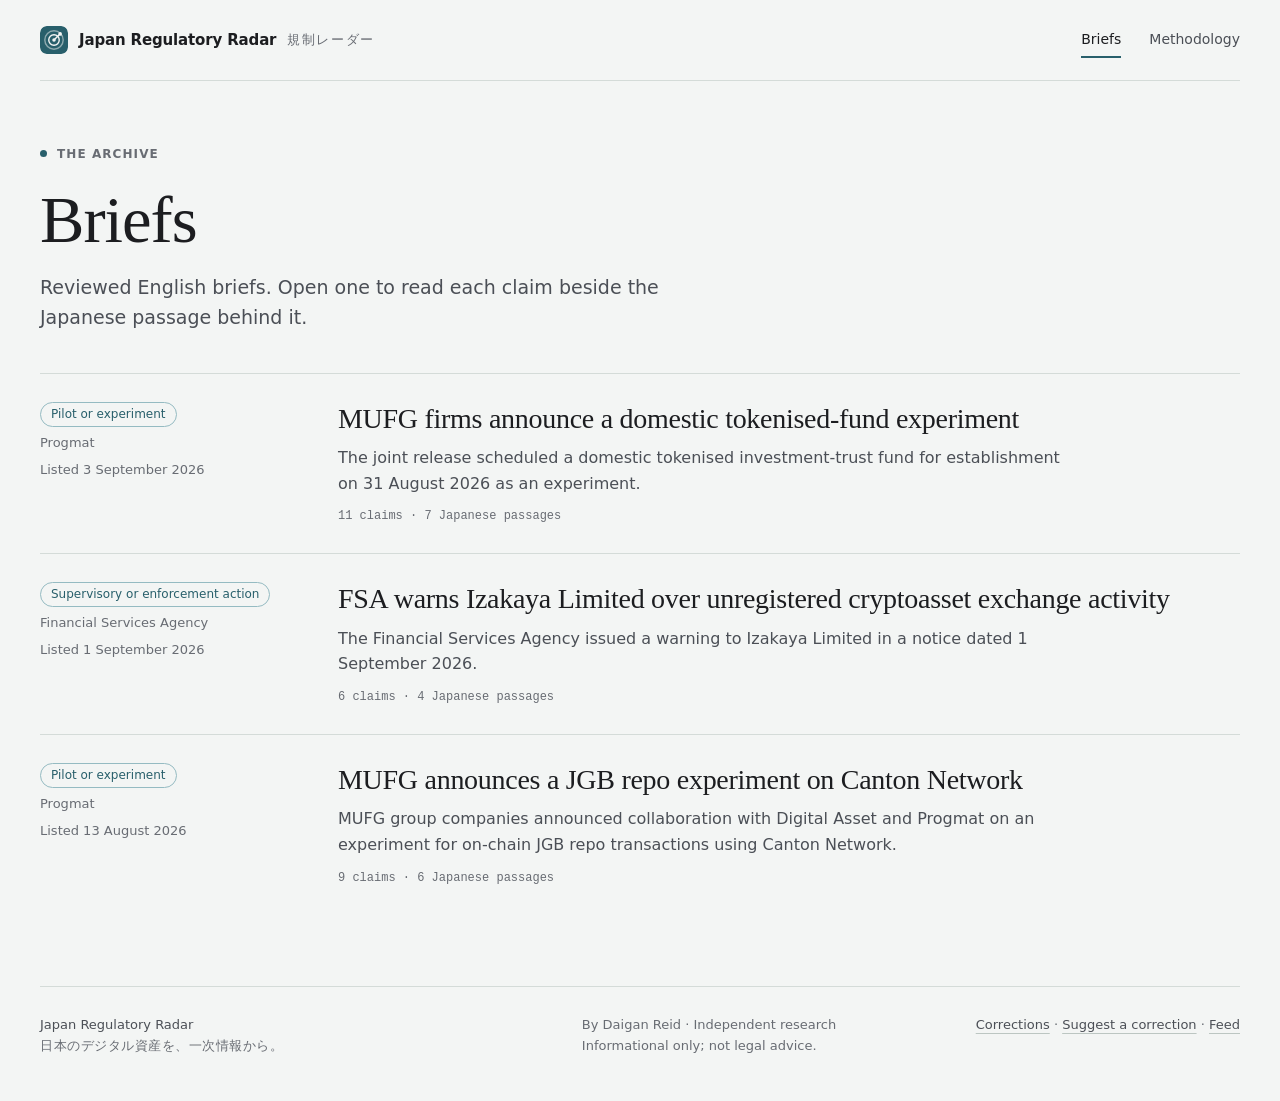
==== commit dbdb1086: "Add a feed, sitemap, social previews, recheck dates and a corrections page Rebuilt from current appr" ====
--- a/archive.html
+++ b/archive.html
@@ -3,6 +3,18 @@
 <head>
 <meta charset="utf-8"><meta name="viewport" content="width=device-width,initial-scale=1">
 <meta name="description" content="English briefs on Japanese digital-asset regulation and market infrastructure. Every claim is paired with the Japanese passage behind it, and a person approves each brief before it is published.">
+<link rel="canonical" href="https://daignrd.github.io/japan-regulatory-radar-site/archive.html">
+<link rel="alternate" type="application/atom+xml" title="Japan Regulatory Radar briefs" href="feed.xml">
+<meta property="og:site_name" content="Japan Regulatory Radar">
+<meta property="og:type" content="website">
+<meta property="og:title" content="Briefs">
+<meta property="og:description" content="English briefs on Japanese digital-asset regulation and market infrastructure. Every claim is paired with the Japanese passage behind it, and a person approves each brief before it is published.">
+<meta property="og:url" content="https://daignrd.github.io/japan-regulatory-radar-site/archive.html">
+<meta property="og:image" content="https://daignrd.github.io/japan-regulatory-radar-site/assets/social-card.png">
+<meta property="og:image:width" content="1200">
+<meta property="og:image:height" content="630">
+<meta property="og:image:alt" content="Japan Regulatory Radar: English briefs on Japanese digital-asset regulation, each claim beside its Japanese source.">
+<meta name="twitter:card" content="summary_large_image">
 <meta name="color-scheme" content="light dark">
 <meta name="theme-color" content="#f3f5f4" media="(prefers-color-scheme: light)">
 <meta name="theme-color" content="#111516" media="(prefers-color-scheme: dark)">
@@ -52,6 +64,6 @@
 <footer class="colophon">
 <p class="colophon-name">Japan Regulatory Radar <span lang="ja">日本のデジタル資産を、一次情報から。</span></p>
 <p>By Daigan Reid · Independent research<br>Informational only; not legal advice.</p>
-<p><a href="https://github.com/daignrd/japan-regulatory-radar-site/issues/new" rel="noreferrer">Suggest a correction</a></p>
+<p><a href="corrections.html">Corrections</a> · <a href="https://github.com/daignrd/japan-regulatory-radar-site/issues/new" rel="noreferrer">Suggest a correction</a> · <a href="feed.xml">Feed</a></p>
 </footer>
 </body></html>
--- a/assets/site.css
+++ b/assets/site.css
@@ -265,7 +265,15 @@
 .page-head { padding: 64px 0 40px; max-width: 900px; }
 .page-head h1 { margin: 20px 0 18px; }
 .page-head .text-link { display: inline-block; margin-top: 24px; }
+.page-head .lede + p { margin-top: 14px; color: var(--ink-2); }
 .page-archive .brief-rows { border-top: 1px solid var(--rule); margin-bottom: 72px; }
+.corrections { padding-bottom: 80px; border-top: 1px solid var(--rule); max-width: 900px; }
+.corrections > p { padding-top: 24px; color: var(--ink-2); }
+.correction-log { list-style: none; margin: 0; padding: 0; }
+.correction-log li { display: grid; grid-template-columns: 250px minmax(0, 1fr); gap: 12px 48px; padding: 24px 0; border-bottom: 1px solid var(--rule); }
+.correction-log li > p { margin: 0; }
+.correction { grid-column: 1; margin: 0; font-size: 14px; line-height: 1.55; color: var(--ink-2); border-left: 2px solid var(--accent-line); padding-left: 12px; }
+@media (max-width: 720px) { .correction-log li { grid-template-columns: 1fr; } }
 .empty {
   margin: 0 0 80px;
   padding: 48px;
